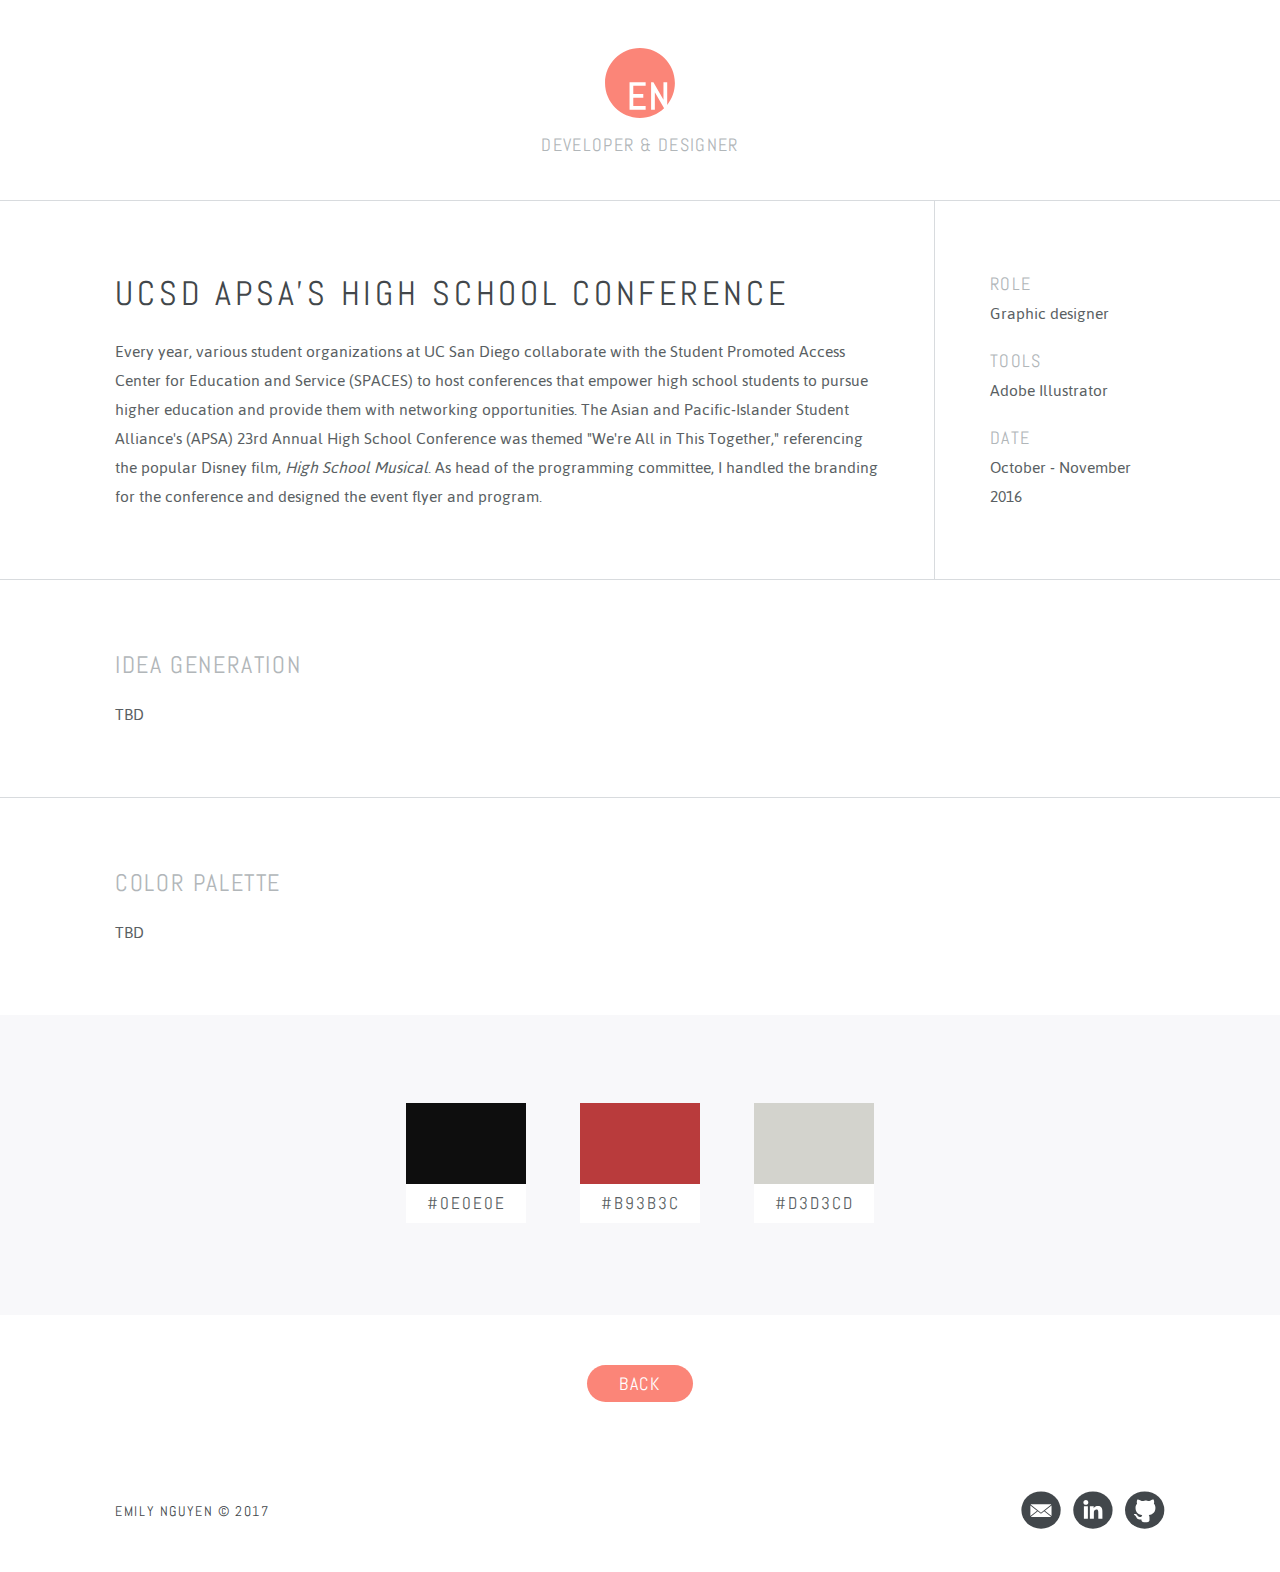
==== hsc.html @ 6c09e208 "Fix type margins, add hsc page, modify entry.js to work with multiple pages" ====
<!DOCTYPE html>
<html>

<head>
    <!-- Favicons -->
    <link rel="apple-touch-icon" sizes="180x180" href="/apple-touch-icon.png?v=1">
    <link rel="icon" type="image/png" sizes="32x32" href="/favicon-32x32.png?v=1">
    <link rel="icon" type="image/png" sizes="16x16" href="/favicon-16x16.png?v=1">
    <link rel="manifest" href="/manifest.json?v=1">
    <link rel="mask-icon" href="/safari-pinned-tab.svg?v=1" color="#fb7878">
    <link rel="shortcut icon" href="/favicon.ico?v=1">
    <meta name="theme-color" content="#ffffff">
    <!-- jQuery -->
    <script src="https://ajax.googleapis.com/ajax/libs/jquery/3.1.1/jquery.min.js"></script>
    <!-- Google fonts -->
    <link href="https://fonts.googleapis.com/css?family=Abel|Jaldi" rel="stylesheet">
    <!-- main.js -->
    <script type="text/javascript" src="main.js"></script>
    <!-- entry.js -->
    <script type="text/javascript" src="entry.js"></script>
    <!-- main.css -->
    <link rel="stylesheet" type="text/css" href="main.css">
    <title>My Portfolio</title>
    <!-- meta tags -->
    <meta charset="UTF-8">
    <meta name="description" content="UCSD APSA's High School Conference">
    <meta name="author" content="Emily Nguyen">
    <meta name="viewport" content="width=device-width, initial-scale=1.0"> </head>
<!-- Call functions from entry.js -->
<script type="text/javascript">
    var main = function () {
        var hscSwatches = $('#hsc .swatches .stretch');
        scrollFunction(hscSwatches);
    };
    $(document).ready(main);
</script>

<body>
    <div id="header">
        <div id="logo" class="unselectable">
            <a href="/"><img src="icons/logo.svg"></a>
            <a href="/">
                <h3>Developer & Designer</h3> </a>
        </div>
    </div>
    <div id="hsc" class="entry">
        <div id="content-container">
            <table class="wide summary">
                <tr>
                    <td class="spacer"></td>
                    <td class="cell1">
                        <h1>UCSD APSA's High School Conference</h1>
                        <p>Every year, various student organizations at UC San Diego collaborate with the Student Promoted Access Center for Education and Service (SPACES) to host conferences that empower high school students to pursue higher education and provide them with networking opportunities. The Asian and Pacific-Islander Student Alliance's (APSA) 23rd Annual High School Conference was themed "We're All in This Together," referencing the popular Disney film, <i>High School Musical</i>. As head of the programming committee, I handled the branding for the conference and designed the event flyer and program.</p>
                    </td>
                    <td class="cell2">
                        <p><span>Role</span>
                            <br>Graphic designer</p>
                        <p><span>Tools</span>
                            <br>Adobe Illustrator</p>
                        <!--
                        <p><span>Skills</span>
                            <br>HTML, CSS, Sass, JavaScript (jQuery)</p>-->
                        <p><span>Date</span>
                            <br>October - November 2016</p>
                    </td>
                    <td class="spacer"></td>
                </tr>
            </table>
            <table class="narrow summary">
                <tr>
                    <td class="spacer"></td>
                    <td class="cell1" colspan="2">
                        <h1>UCSD APSA's High School Conference</h1>
                        <p>Every year, various student organizations at UC San Diego collaborate with the Student Promoted Access Center for Education and Service (SPACES) to host conferences that empower high school students to pursue higher education and provide them with networking opportunities. The Asian and Pacific-Islander Student Alliance's (APSA) 23rd Annual High School Conference was themed "We're All in This Together," referencing the popular Disney film, <i>High School Musical</i>. As head of the programming committee, I handled the branding for the conference and designed the event flyer and program.</p>
                    </td>
                    <td class="spacer"></td>
                </tr>
                <tr>
                    <td class="spacer"></td>
                    <td class="cell2">
                        <p><span>Role</span>
                            <br>Graphic designer</p>
                        <p><span>Tools</span>
                            <br>Adobe Illustrator</p>
                    </td>
                    <td class="cell2">
                        <p><span>Date</span>
                            <br>October - November 2016</p>
                    </td>
                    <td class="spacer"></td>
                </tr>
            </table>
            <div class="content">
                <h2>Idea Generation</h2>
                <p class="two-col">TBD</p>
            </div>
            <div class="h-line "></div>
            <div class="content ">
                <h2>Color Palette</h2>
                <p class="two-col ">TBD</p>
            </div>
            <div class="wrapper swatches ">
                <div class="stretch unselectable ">
                    <div class="container ">
                        <div class="item ">
                            <div class="swatch " style="background-color: #0E0E0E "></div>
                            <p>#0E0E0E</p>
                        </div>
                        <div class="item ">
                            <div class="swatch " style="background-color: #B93B3C"></div>
                            <p>#B93B3C</p>
                        </div>
                        <div class="item ">
                            <div class="swatch " style="background-color: #D3D3CD "></div>
                            <p>#D3D3CD</p>
                        </div>
                    </div>
                </div>
                <div class="arrows hidden unselectable "><span class="left ">&#60;
</span><span class="right ">&#62;
</span></div>
            </div>
            <!--
            <div class="content ">
                <h2>FInished product: Event Flyer</h2></div>
            <div class="wrapper mockups ">
                <div class="stretch ">
                    <div class="container "> <img src="projects/portfolio/home.jpg "><img src="projects/portfolio/entry.jpg "></div>
                </div>
            </div> -->
            <!-- Buttons -->
            <div class="content " style="text-align:center ">
                <a href="/#projects ">
                    <div class="button ">
                        <p>Back</p>
                    </div>
                </a>
            </div>
        </div>
    </div>
    <div id="push"></div>
    <div id="footer">
        <div class="container">
            <p>Emily Nguyen © 2017</p>
            <div class="contact unselectable">
                <a href="mailto:emilymylinh@gmail.com" target="_blank"><img src="icons/email.svg"></a>
                <a href="https://www.linkedin.com/in/emilymnguyen/" target="_blank"><img src="icons/linkedin.svg"> </a>
                <a href="https://github.com/emnguyen" target="_blank"><img src="icons/github.svg"> </a>
            </div>
        </div>
    </div>
</body>
---- main.css ----
#projects .content {
  text-align: center;
  padding: 5rem 0 8rem;
  display: flex;
  justify-content: center;
  flex-direction: column;
  align-items: center; }

#filters {
  text-align: center;
  white-space: nowrap;
  padding: .8rem 0 3rem 0;
  cursor: default; }
  #filters .item {
    -o-transition: 0.6s;
    -ms-transition: 0.6s;
    -moz-transition: 0.6s;
    -webkit-transition: 0.6s;
    Transition: 0.6s;
    display: inline-block;
    border-radius: 1000px;
    height: 2.4rem;
    background-color: #F8F8FA;
    margin: .5rem;
    cursor: pointer; }
    #filters .item p {
      font-family: 'Abel', 'Arial', sans-serif;
      text-transform: uppercase;
      font-weight: lighter;
      -o-transition: 0.6s;
      -ms-transition: 0.6s;
      -moz-transition: 0.6s;
      -webkit-transition: 0.6s;
      Transition: 0.6s;
      letter-spacing: .127rem;
      color: #B1B6B9;
      font-size: 1.3rem;
      padding: 0 2rem;
      margin: 0;
      line-height: 2.6rem; }
  #filters .active {
    background-color: #FB8578;
    cursor: default; }
    #filters .active p {
      color: #fff; }

#gallery {
  display: flex;
  justify-content: center;
  justify-content: flex-start;
  flex-wrap: wrap;
  width: 88vw;
  max-width: 1600px;
  color: #fff;
  font-family: 'Abel', 'Arial', sans-serif;
  text-transform: uppercase;
  font-weight: lighter;
  font-size: 4.7vw;
  line-height: 4.8vw;
  letter-spacing: 0.2vw;
  /*
  .img1 {
      background-color: #FFE8A7;
  }
  .img2 {
      background-color: #FFA3B4;
      img {
          height: 18vw;
          max-height: 36rem;
      }
  }
  .img3 {
      background-color: #E6F0F4;
  }
  .img4 {
      background-color: #BEEDFF;
  }
  .ourstory {
      background-color: #8E525E;
      background-color: #A25666;
      img {
          width: 80%;
      }
  }*/ }
  #gallery .item {
    -webkit-user-select: none;
    -moz-user-select: none;
    user-select: none;
    position: relative;
    margin: 1%;
    width: 31.3%;
    height: 27.2vw;
    max-height: 50rem;
    display: flex;
    justify-content: center;
    align-items: center;
    overflow: hidden; }
    #gallery .item a span {
      position: absolute;
      z-index: 1;
      width: 100%;
      height: 100%;
      top: 0;
      left: 0; }
  #gallery .portfolio {
    background-color: #FB8578; }
    #gallery .portfolio img {
      width: 50%; }
  #gallery .hsc {
    background-color: #FFE792; }
    #gallery .hsc img {
      /*
      width: 80%;
      margin-left: -0.5rem;
      margin-top: 26%; */
      height: 80%; }

@media only screen and (min-width: 2000px) {
  #gallery {
    font-size: 9.5rem;
    line-height: 9.7rem; } }
@media only screen and (min-device-width: 768px) {
  #filters .item:hover {
    background-color: #FB8578; }
    #filters .item:hover p {
      color: #fff; } }
@media only screen and (max-width: 768px) {
  #gallery {
    font-size: 7.2vw;
    line-height: 7.2vw;
    letter-spacing: 0.2vw;
    margin: 0;
    padding: 0;
    width: 84vw; }
    #gallery .item {
      margin: 1.5%;
      width: 47%;
      height: 39.7vw;
      max-height: 100%; } }
@media only screen and (max-width: 480px) {
  #filters .item p {
    padding: 0 1.3rem; }

  #projects .content {
    justify-content: center;
    padding: 5rem 0; }

  #gallery {
    font-size: 15vw;
    line-height: 15vw;
    letter-spacing: 0.2vw; }
    #gallery .item {
      margin-bottom: 9%;
      width: 100%;
      height: 80vw;
      max-height: 53.6rem; } }
@media only screen and (max-device-width: 768px) {
  #filters .item,
  #filters .item p {
    -webkit-transition-property: none;
    -moz-transition-property: none;
    -o-transition-property: none;
    transition-property: none; } }
.bio a:hover {
  opacity: .5; }

#highlights table {
  width: 100vw;
  border-collapse: collapse; }
  #highlights table td {
    vertical-align: top;
    padding: .4rem 3.2rem;
    border: 1px solid #D8DBDE; }
#highlights .wide .cell1 {
  padding-left: 0;
  border-left: none; }
#highlights .wide .cell4 {
  padding-right: 0;
  border-right: none; }
#highlights .narrow {
  display: none; }
  #highlights .narrow .cell1,
  #highlights .narrow .cell3 {
    padding-left: 0;
    border-left: none; }
  #highlights .narrow .cell2,
  #highlights .narrow .cell4 {
    padding-right: 0;
    border-right: none; }
#highlights .spacer {
  width: 9vw;
  padding: 0;
  border-right: none;
  border-left: none; }
#highlights span {
  font-family: 'Abel', 'Arial', sans-serif;
  text-transform: uppercase;
  font-weight: lighter;
  letter-spacing: .138rem;
  color: #B1B6B9;
  line-height: 3rem;
  margin-bottom: 1.6rem; }

@media only screen and (max-width: 600px), only screen and (max-device-width: 768px) {
  #highlights .wide {
    display: none; }
  #highlights .narrow {
    display: table; } }
@media only screen and (min-width: 1460px) {
  #highlights .spacer {
    width: calc((100vw - 1200px)/2); } }
.entry table {
  width: 100vw;
  border-collapse: collapse; }
  .entry table td {
    vertical-align: top;
    padding: 5rem 5.5rem;
    border: 0.1rem solid #D8DBDE; }
.entry .wide.summary .cell1 {
  padding-left: 0;
  border-left: none; }
.entry .wide.summary .cell2 {
  padding-right: 0;
  border-right: none; }
.entry .narrow {
  display: none; }
.entry .narrow.summary td {
  border-left: none;
  border-right: none; }
.entry .narrow.summary .cell1 {
  padding-left: 0;
  padding-right: 0; }
.entry .narrow.summary .cell2 {
  width: calc((100% - 2*9vw)/2);
  padding-left: 0; }
.entry .narrow.summary .cell3 {
  padding-right: 0; }
.entry .narrow.summary .cell2,
.entry .narrow.summary .cell3 {
  padding-top: 3rem;
  padding-bottom: 3rem; }
  .entry .narrow.summary .cell2 p,
  .entry .narrow.summary .cell3 p {
    margin: 3rem 0; }
.entry .spacer {
  width: 9vw;
  padding: 0;
  border-right: none;
  border-left: none; }
.entry span {
  font-family: 'Abel', 'Arial', sans-serif;
  text-transform: uppercase;
  font-weight: lighter;
  letter-spacing: .138rem;
  color: #B1B6B9;
  line-height: 3rem;
  margin-bottom: 1.6rem; }
.entry .wrapper {
  overflow: hidden;
  text-align: center; }
  .entry .wrapper .stretch {
    width: 100vw;
    background-color: #F8F8FA; }
    .entry .wrapper .stretch .container {
      width: auto; }

#portfolio .wide.summary .cell2 {
  width: 30%; }
#portfolio .mockups {
  height: auto; }
  #portfolio .mockups .stretch {
    height: auto;
    background-color: #42474B; }
    #portfolio .mockups .stretch .container {
      height: 100%;
      display: flex;
      justify-content: center;
      align-items: center; }
      #portfolio .mockups .stretch .container img {
        width: 38.5%;
        margin: 9rem 2%;
        max-width: 56.3rem; }

#hsc .wide.summary .cell2 {
  width: 18%; }
#hsc .mockups {
  height: auto; }
  #hsc .mockups .stretch {
    height: auto;
    background-color: #42474B; }
    #hsc .mockups .stretch .container {
      height: 100%;
      display: flex;
      justify-content: center;
      align-items: center; }
      #hsc .mockups .stretch .container img {
        width: 38.5%;
        margin: 9rem 2%;
        max-width: 56.3rem; }

.swatches {
  height: 30rem; }
  .swatches .stretch {
    height: 30rem;
    overflow-x: scroll;
    padding: 0 0 2.5rem 0;
    text-align: center; }
    .swatches .stretch .container {
      margin-top: 8.8rem;
      display: inline-block;
      position: relative;
      white-space: nowrap;
      padding-bottom: 2.5rem; }
      .swatches .stretch .container .item {
        display: inline-block;
        height: 12rem;
        width: 12rem;
        background-color: #fff;
        margin: 0 2.5rem;
        text-align: center; }
        .swatches .stretch .container .item:first-child {
          margin-left: 9vw; }
        .swatches .stretch .container .item:last-child {
          margin-right: 9vw; }
        .swatches .stretch .container .item .swatch {
          width: 12rem;
          height: 8.16rem;
          background-color: aqua; }
        .swatches .stretch .container .item p {
          font-family: 'Abel', 'Arial', sans-serif;
          text-transform: uppercase;
          font-weight: lighter;
          color: #5A5F63;
          letter-spacing: .2rem;
          font-size: 1.7rem;
          margin-top: .5rem;
          cursor: text;
          -webkit-user-select: auto;
          -moz-user-select: auto;
          user-select: auto; }
    .swatches .stretch .align-swatches {
      justify-content: flex-start; }

.type {
  height: 38rem; }
  .type .stretch {
    height: 38rem;
    overflow-x: scroll;
    padding: 0 0 2.5rem 0;
    text-align: left; }
    .type .stretch .container {
      margin-top: 7rem;
      display: inline-block;
      position: relative; }
      .type .stretch .container .item {
        display: inline-block; }
        .type .stretch .container .item img {
          margin-left: 9vw;
          margin-right: 9vw;
          display: block;
          padding: 1.9rem 0 1.9rem; }

.type .arrows,
.swatches .arrows {
  display: inline-block;
  position: absolute;
  width: 20rem;
  margin-left: -10rem;
  margin-top: -8.5rem;
  cursor: ew-resize;
  -o-transition: 0.7s;
  -ms-transition: 0.7s;
  -moz-transition: 0.7s;
  -webkit-transition: 0.7s;
  Transition: 0.7s; }
  .type .arrows span,
  .swatches .arrows span {
    opacity: 1;
    font-size: 3.2rem;
    color: #D8DBDE;
    color: #B1B6B9;
    cursor: pointer;
    margin: 0 .5rem;
    -o-transition: 0.7s;
    -ms-transition: 0.7s;
    -moz-transition: 0.7s;
    -webkit-transition: 0.7s;
    Transition: 0.7s; }
  .type .arrows .disable,
  .swatches .arrows .disable {
    opacity: 0.25;
    cursor: ew-resize; }
.type .hidden,
.swatches .hidden {
  visibility: hidden;
  opacity: 0; }

@media only screen and (max-width: 600px), only screen and (max-device-width: 768px) {
  .entry .wide {
    display: none; }
  .entry .narrow {
    display: table; } }
@media only screen and (min-device-width: 768px) {
  #filters .item:hover {
    background-color: #FB8578; }
    #filters .item:hover p {
      color: #fff; } }
@media only screen and (min-width: 1450px) {
  .entry .spacer {
    width: calc((100vw - 1200px)/2); }

  .type .stretch .container .item img {
    margin-left: calc((100vw - 1200px)/2);
    margin-right: calc((100vw - 1200px)/2); }

  #portfolio .wide .cell2 {
    width: calc(1200px * .33); } }
html,
body {
  margin: 0 !important;
  padding: 0 !important;
  -webkit-font-smoothing: antialiased;
  position: relative;
  min-height: 100vh;
  font-size: 10px;
  font-size: 62.5%; }

h1,
h2,
h3 {
  font-family: 'Abel', 'Arial', sans-serif;
  text-transform: uppercase;
  font-weight: lighter; }

h1 {
  font-size: 3.4rem;
  letter-spacing: .386rem;
  line-height: 4rem;
  color: #42474B; }

h2 {
  font-size: 2.4rem;
  letter-spacing: .16rem;
  line-height: 3rem;
  color: #B1B6B9; }

h3 {
  font-size: 1.8rem;
  letter-spacing: .138rem;
  color: #B1B6B9; }

body,
p {
  font-family: 'Jaldi', 'Arial', sans-serif;
  color: #5A5F63;
  line-height: 2.9rem;
  font-size: 1.8rem;
  font-weight: lighter; }

a {
  text-decoration: none;
  color: #FB8578;
  -o-transition: 0.3s;
  -ms-transition: 0.3s;
  -moz-transition: 0.3s;
  -webkit-transition: 0.3s;
  Transition: 0.3s; }

#header {
  display: flex;
  justify-content: center;
  align-items: center;
  height: 19rem;
  padding-top: 1rem;
  text-align: center; }
  #header img {
    width: 7rem; }
  #header h3 {
    line-height: 0; }

@-webkit-keyframes spin {
  from {
    -webkit-transform: rotate(0deg); }
  to {
    -webkit-transform: rotate(360deg); } }
#logo img {
  -webkit-animation-name: spin;
  -webkit-animation-duration: 15s;
  -webkit-animation-iteration-count: infinite;
  -webkit-animation-timing-function: linear; }

#content-container {
  display: flex;
  justify-content: center;
  flex-wrap: wrap; }

.content {
  padding: 5rem 9vw;
  max-width: 1200px;
  width: 82vw; }

.h-line {
  width: 100vw;
  height: .1rem;
  background-color: #D8DBDE;
  padding: 0;
  margin: 0; }

.v-line {
  width: 1rem;
  background-color: #D8DBDE;
  padding: 0; }

#resume .content {
  text-align: center;
  padding: 7rem 0; }

.button {
  display: inline-block;
  height: 3.7rem;
  border-radius: 1000px;
  background-color: #FB8578;
  cursor: pointer;
  -o-transition: 0.6s;
  -ms-transition: 0.6s;
  -moz-transition: 0.6s;
  -webkit-transition: 0.6s;
  Transition: 0.6s;
  -webkit-user-select: none;
  -moz-user-select: none;
  user-select: none;
  margin: 0 0.7rem; }
  .button p {
    font-family: 'Abel', 'Arial', sans-serif;
    text-transform: uppercase;
    font-weight: lighter;
    -o-transition: 0.6s;
    -ms-transition: 0.6s;
    -moz-transition: 0.6s;
    -webkit-transition: 0.6s;
    Transition: 0.6s;
    letter-spacing: .163rem;
    color: #fff;
    font-size: 1.8rem;
    padding: 0 3.2rem;
    margin: 0;
    line-height: 3.75rem;
    white-space: nowrap; }

#push {
  height: 12rem; }

#footer {
  display: flex;
  justify-content: center;
  position: absolute;
  bottom: 0;
  left: 0;
  right: 0;
  height: 12rem;
  padding: 0 9vw; }
  #footer .container {
    width: 100%;
    max-width: 1200px;
    display: flex;
    justify-content: center;
    justify-content: space-between;
    align-items: center; }
    #footer .container p {
      font-family: 'Abel', 'Arial', sans-serif;
      text-transform: uppercase;
      font-weight: lighter;
      font-size: 1.4rem;
      color: #42474B;
      letter-spacing: .16rem;
      white-space: nowrap; }
    #footer .container .contact img {
      width: 4rem;
      margin: .6rem 0 0 0.6vw;
      -o-transition: 0.4s;
      -ms-transition: 0.4s;
      -moz-transition: 0.4s;
      -webkit-transition: 0.4s;
      Transition: 0.4s; }
      #footer .container .contact img:hover {
        -webkit-animation-name: spin;
        -webkit-animation-duration: 1s;
        -webkit-animation-iteration-count: infinite;
        -webkit-animation-timing-function: linear; }

.two-col {
  column-count: 2;
  column-gap: 4rem; }

.unselectable {
  -webkit-user-select: none;
  -moz-user-select: none;
  user-select: none; }

.page-not-found {
  text-align: center; }
  .page-not-found h1 {
    font-size: 17rem; }
  .page-not-found p {
    font-family: 'Abel', 'Arial', sans-serif;
    text-transform: uppercase;
    font-weight: lighter;
    font-size: 3.6rem;
    color: #42474B;
    line-height: 0;
    margin-top: -3rem;
    white-space: nowrap; }

@media only screen and (max-width: 480px), only screen and (max-device-width: 768px) {
  .two-col {
    column-count: 1;
    column-gap: 0; }

  #footer .container p {
    letter-spacing: .1rem; }
  #footer .container .contact img {
    margin-left: .08rem; } }
@media only screen and (min-device-width: 768px) {
  .button:hover {
    background-color: #fff;
    -webkit-box-shadow: inset 0px 0px 0px 0.1rem #FB8578;
    -moz-box-shadow: inset 0px 0px 0px 0.1rem #FB8578;
    box-shadow: inset 0px 0px 0px 0.1rem #FB8578; }
    .button:hover p {
      color: #FB8578; } }
@media only screen and (max-device-width: 768px) {
  body {
    font-size: 42px; }

  #footer .container p {
    margin-top: 1.3em; }

  .button p {
    line-height: 3.95rem; } }

/*# sourceMappingURL=main.css.map */
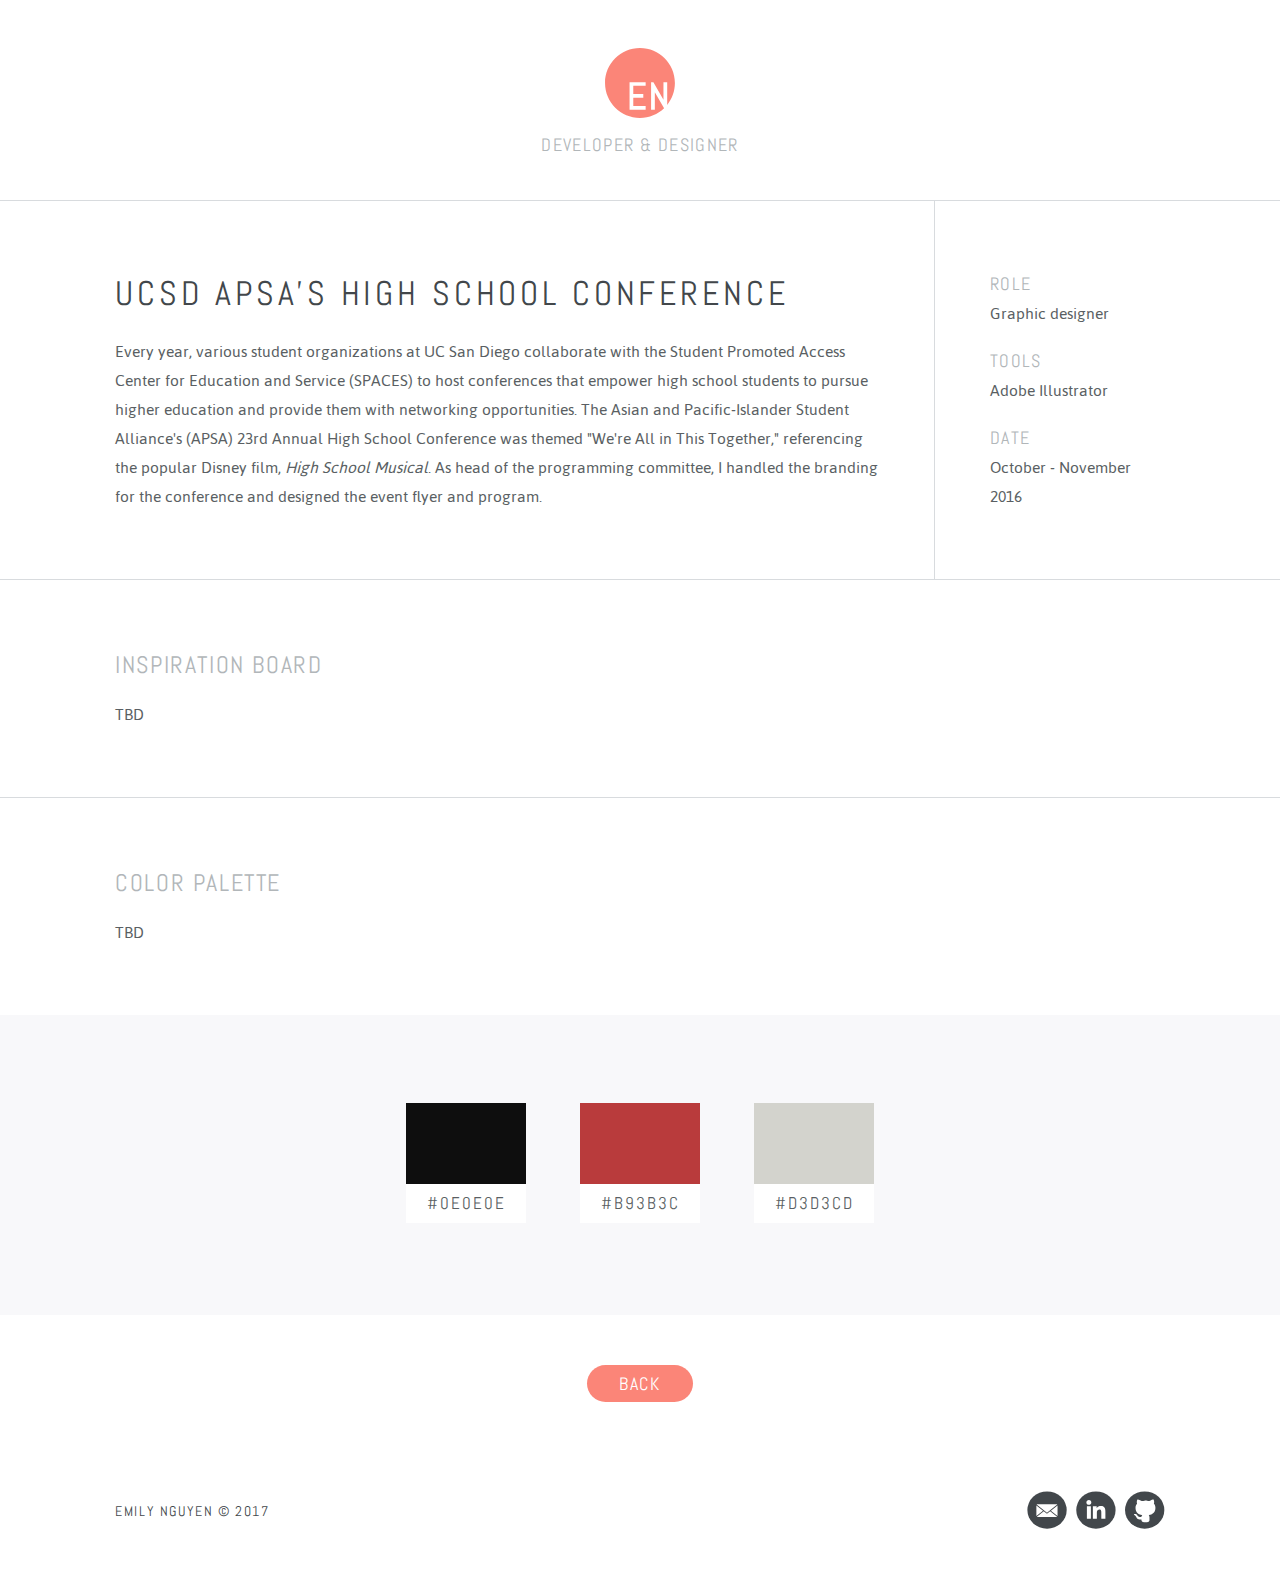
==== commit a0092362: "Embed logo" ====
--- a/hsc.html
+++ b/hsc.html
@@ -25,20 +25,26 @@
     <meta charset="UTF-8">
     <meta name="description" content="UCSD APSA's High School Conference">
     <meta name="author" content="Emily Nguyen">
-    <meta name="viewport" content="width=device-width, initial-scale=1.0"> </head>
-<!-- Call functions from entry.js -->
-<script type="text/javascript">
-    var main = function () {
-        var hscSwatches = $('#hsc .swatches .stretch');
-        scrollFunction(hscSwatches);
-    };
-    $(document).ready(main);
-</script>
+    <meta name="viewport" content="width=device-width, initial-scale=1.0">
+    <!-- Call functions from entry.js -->
+    <script type="text/javascript">
+        var main = function () {
+            var hscSwatches = $('#hsc .swatches .stretch');
+            scrollFunction(hscSwatches);
+        };
+        $(document).ready(main);
+    </script>
+</head>
 
 <body>
     <div id="header">
         <div id="logo" class="unselectable">
-            <a href="/"><img src="icons/logo.svg"></a>
+            <a href="/">
+                <svg version="1.1" id="Layer_1" xmlns="http://www.w3.org/2000/svg" xmlns:xlink="http://www.w3.org/1999/xlink" x="0px" y="0px" viewBox="0 0 404 404" style="enable-background:new 0 0 404 404;" xml:space="preserve">
+                    <path id="circle" class="st0" d="M359,328.4V197h-21.6v101.4l-58-101.4h-13.4v158.9h21.6V254.8L341,348
+	c-36.2,34.6-85.2,55.8-139.2,55.8C90.4,403.8,0.2,313.6,0.2,202.2S90.4,0.6,201.8,0.6s201.6,90.3,201.6,201.6
+	C403.4,250,386.8,293.9,359,328.4z M234.6,335h-71.4v-48H221V266h-57.8v-48.1h71.4V197h-92.9v158.9h92.9V335z" /> </svg>
+            </a>
             <a href="/">
                 <h3>Developer & Designer</h3> </a>
         </div>
@@ -57,9 +63,6 @@
                             <br>Graphic designer</p>
                         <p><span>Tools</span>
                             <br>Adobe Illustrator</p>
-                        <!--
-                        <p><span>Skills</span>
-                            <br>HTML, CSS, Sass, JavaScript (jQuery)</p>-->
                         <p><span>Date</span>
                             <br>October - November 2016</p>
                     </td>
@@ -83,7 +86,7 @@
                         <p><span>Tools</span>
                             <br>Adobe Illustrator</p>
                     </td>
-                    <td class="cell2">
+                    <td class="cell3">
                         <p><span>Date</span>
                             <br>October - November 2016</p>
                     </td>
@@ -91,7 +94,7 @@
                 </tr>
             </table>
             <div class="content">
-                <h2>Idea Generation</h2>
+                <h2>Inspiration Board</h2>
                 <p class="two-col">TBD</p>
             </div>
             <div class="h-line "></div>
@@ -140,7 +143,7 @@
     </div>
     <div id="push"></div>
     <div id="footer">
-        <div class="container">
+        <div class="container wide">
             <p>Emily Nguyen © 2017</p>
             <div class="contact unselectable">
                 <a href="mailto:emilymylinh@gmail.com" target="_blank"><img src="icons/email.svg"></a>
@@ -148,5 +151,13 @@
                 <a href="https://github.com/emnguyen" target="_blank"><img src="icons/github.svg"> </a>
             </div>
         </div>
+        <div class="container narrow">
+            <div class="contact unselectable">
+                <a href="mailto:emilymylinh@gmail.com" target="_blank"><img src="icons/email.svg"></a>
+                <a href="https://www.linkedin.com/in/emilymnguyen/" target="_blank"><img src="icons/linkedin.svg"> </a>
+                <a href="https://github.com/emnguyen" target="_blank"><img src="icons/github.svg"> </a>
+            </div>
+            <p>Emily Nguyen © 2017</p>
+        </div>
     </div>
 </body>--- a/main.css
+++ b/main.css
@@ -171,12 +171,21 @@
     vertical-align: top;
     padding: .4rem 3.2rem;
     border: 1px solid #D8DBDE; }
-#highlights .wide .cell1 {
-  padding-left: 0;
-  border-left: none; }
-#highlights .wide .cell4 {
-  padding-right: 0;
-  border-right: none; }
+#highlights .wide {
+  /*
+  .cell1,
+  .cell2,
+  .cell3,
+  .cell4 {
+      width: 60px;
+      background-color: aquamarine;
+  } */ }
+  #highlights .wide .cell1 {
+    padding-left: 0;
+    border-left: none; }
+  #highlights .wide .cell4 {
+    padding-right: 0;
+    border-right: none; }
 #highlights .narrow {
   display: none; }
   #highlights .narrow .cell1,
@@ -206,9 +215,10 @@
     display: none; }
   #highlights .narrow {
     display: table; } }
-@media only screen and (min-width: 1460px) {
+/* REFERENCES: */
+@media only screen and (min-width: 1345px) {
   #highlights .spacer {
-    width: calc((100vw - 1200px)/2); } }
+    width: calc((100vw - 1100px)/2); } }
 .entry table {
   width: 100vw;
   border-collapse: collapse; }
@@ -232,9 +242,11 @@
   padding-right: 0; }
 .entry .narrow.summary .cell2 {
   width: calc((100% - 2*9vw)/2);
-  padding-left: 0; }
+  padding-left: 0;
+  padding-right: 2.5rem; }
 .entry .narrow.summary .cell3 {
-  padding-right: 0; }
+  padding-right: 0;
+  padding-left: 2.5rem; }
 .entry .narrow.summary .cell2,
 .entry .narrow.summary .cell3 {
   padding-top: 3rem;
@@ -265,7 +277,7 @@
       width: auto; }
 
 #portfolio .wide.summary .cell2 {
-  width: 30%; }
+  width: 28%; }
 #portfolio .mockups {
   height: auto; }
   #portfolio .mockups .stretch {
@@ -279,7 +291,7 @@
       #portfolio .mockups .stretch .container img {
         width: 38.5%;
         margin: 9rem 2%;
-        max-width: 56.3rem; }
+        max-width: calc(1100px/2 - 2%); }
 
 #hsc .wide.summary .cell2 {
   width: 18%; }
@@ -405,16 +417,20 @@
     background-color: #FB8578; }
     #filters .item:hover p {
       color: #fff; } }
-@media only screen and (min-width: 1450px) {
+/* REFERENCES */
+@media only screen and (min-width: 1330px) {
   .entry .spacer {
-    width: calc((100vw - 1200px)/2); }
+    width: calc((100vw - 1100px)/2); }
 
   .type .stretch .container .item img {
-    margin-left: calc((100vw - 1200px)/2);
-    margin-right: calc((100vw - 1200px)/2); }
-
-  #portfolio .wide .cell2 {
-    width: calc(1200px * .33); } }
+    margin-left: calc((100vw - 1100px)/2);
+    margin-right: calc((100vw - 1100px)/2); }
+
+  #portfolio .wide.summary .cell2 {
+    width: calc(1100px * .28); }
+
+  #hsc .wide.summary .cell2 {
+    width: calc(1100px * .18); } }
 html,
 body {
   margin: 0 !important;
@@ -473,8 +489,10 @@
   height: 19rem;
   padding-top: 1rem;
   text-align: center; }
-  #header img {
+  #header svg {
     width: 7rem; }
+    #header svg #circle {
+      fill: #FB8578; }
   #header h3 {
     line-height: 0; }
 
@@ -483,7 +501,7 @@
     -webkit-transform: rotate(0deg); }
   to {
     -webkit-transform: rotate(360deg); } }
-#logo img {
+#logo svg {
   -webkit-animation-name: spin;
   -webkit-animation-duration: 15s;
   -webkit-animation-iteration-count: infinite;
@@ -496,7 +514,7 @@
 
 .content {
   padding: 5rem 9vw;
-  max-width: 1200px;
+  max-width: 1100px;
   width: 82vw; }
 
 .h-line {
@@ -561,7 +579,7 @@
   padding: 0 9vw; }
   #footer .container {
     width: 100%;
-    max-width: 1200px;
+    max-width: 1100px;
     display: flex;
     justify-content: center;
     justify-content: space-between;
@@ -574,21 +592,36 @@
       color: #42474B;
       letter-spacing: .16rem;
       white-space: nowrap; }
-    #footer .container .contact img {
-      width: 4rem;
-      margin: .6rem 0 0 0.6vw;
-      -o-transition: 0.4s;
-      -ms-transition: 0.4s;
-      -moz-transition: 0.4s;
-      -webkit-transition: 0.4s;
-      Transition: 0.4s; }
-      #footer .container .contact img:hover {
-        -webkit-animation-name: spin;
-        -webkit-animation-duration: 1s;
-        -webkit-animation-iteration-count: infinite;
-        -webkit-animation-timing-function: linear; }
+    #footer .container .contact {
+      margin-left: -.4rem; }
+      #footer .container .contact img {
+        width: 4rem;
+        margin: .6rem 0 0 0.5rem;
+        -o-transition: 0.4s;
+        -ms-transition: 0.4s;
+        -moz-transition: 0.4s;
+        -webkit-transition: 0.4s;
+        Transition: 0.4s; }
+        #footer .container .contact img:hover {
+          -webkit-animation-name: spin;
+          -webkit-animation-duration: 1s;
+          -webkit-animation-iteration-count: infinite;
+          -webkit-animation-timing-function: linear; }
+  #footer .narrow {
+    display: none;
+    justify-content: center;
+    flex-direction: column; }
+    #footer .narrow p {
+      display: block;
+      margin-top: 0.9rem; }
+    #footer .narrow .contact {
+      display: block; }
 
 .two-col {
+  -webkit-column-count: 2;
+  -webkit-column-gap: 4rem;
+  -moz-column-count: 2;
+  -moz-column-gap: 4rem;
   column-count: 2;
   column-gap: 4rem; }
 
@@ -616,10 +649,15 @@
     column-count: 1;
     column-gap: 0; }
 
-  #footer .container p {
-    letter-spacing: .1rem; }
-  #footer .container .contact img {
-    margin-left: .08rem; } }
+  #push {
+    height: 17rem; }
+
+  #footer {
+    height: 17rem; }
+    #footer .wide {
+      display: none; }
+    #footer .narrow {
+      display: flex; } }
 @media only screen and (min-device-width: 768px) {
   .button:hover {
     background-color: #fff;
@@ -633,7 +671,7 @@
     font-size: 42px; }
 
   #footer .container p {
-    margin-top: 1.3em; }
+    margin-top: 1em; }
 
   .button p {
     line-height: 3.95rem; } }
